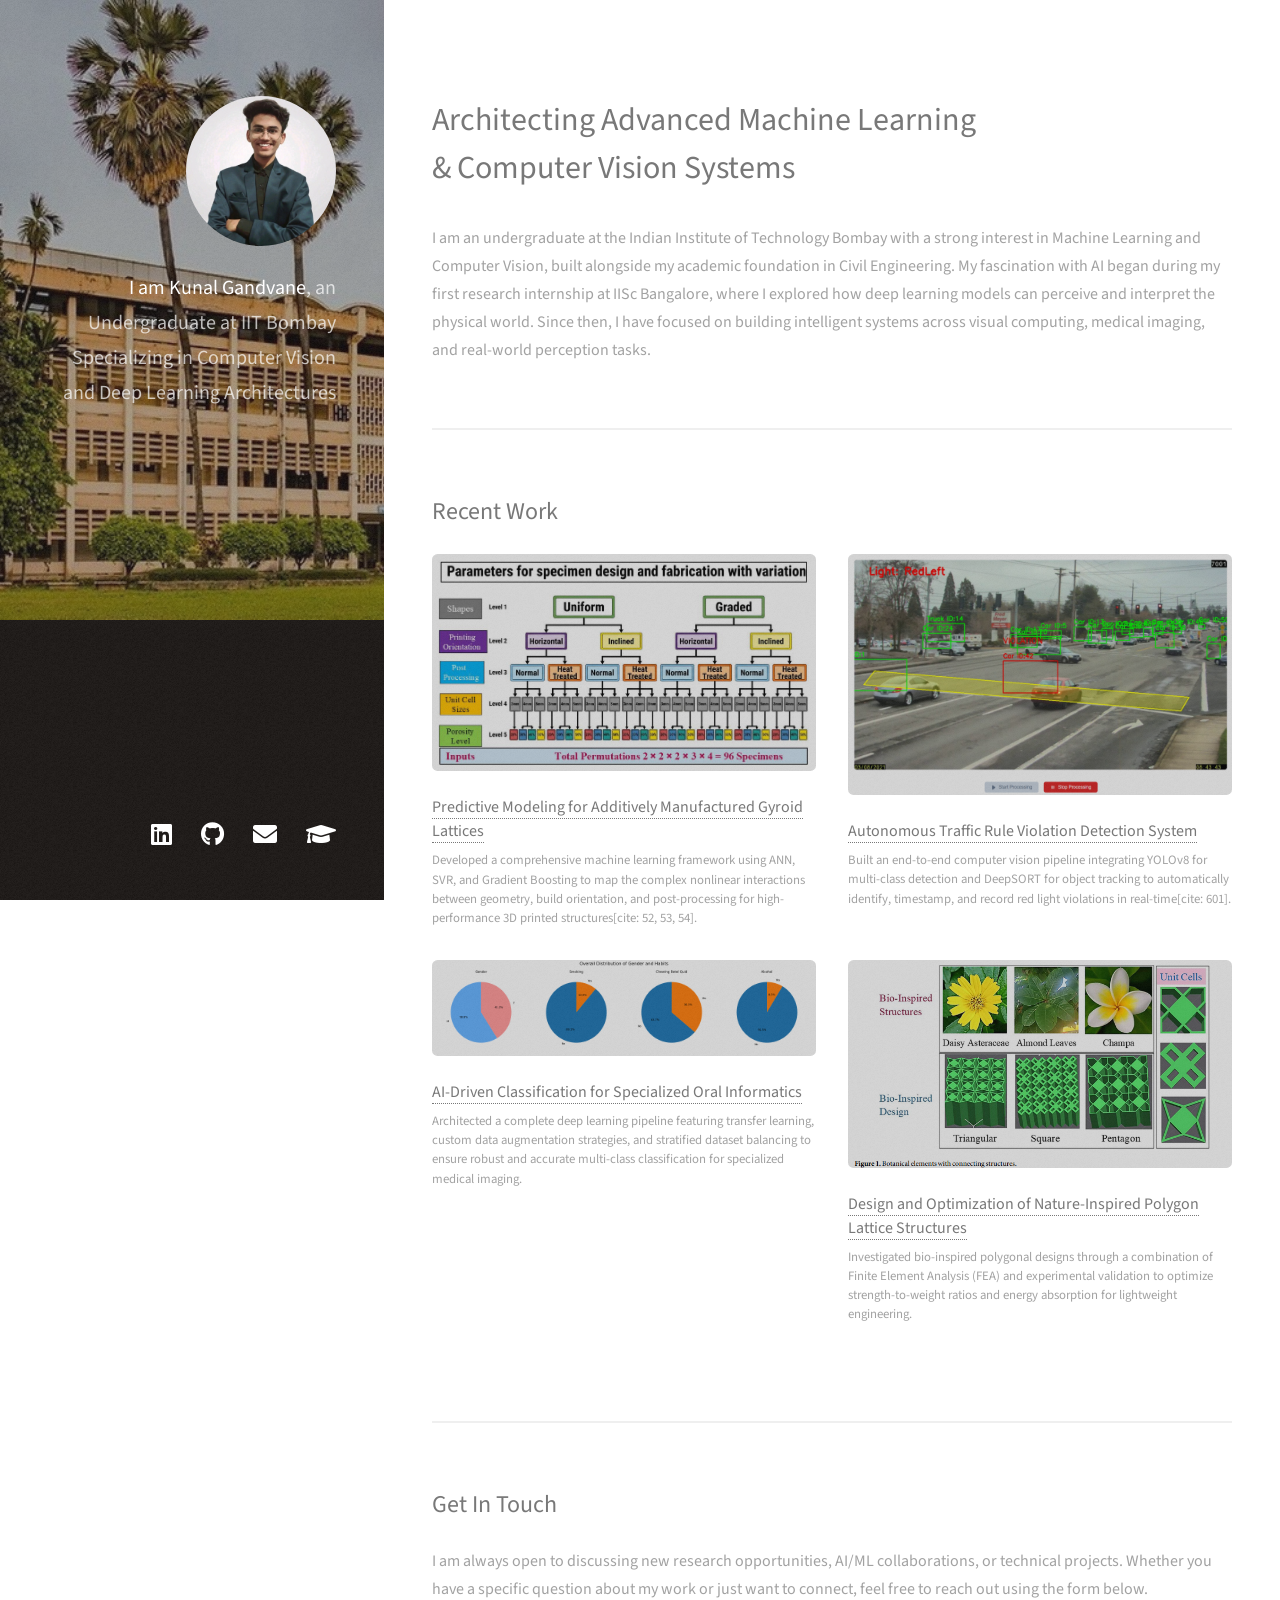
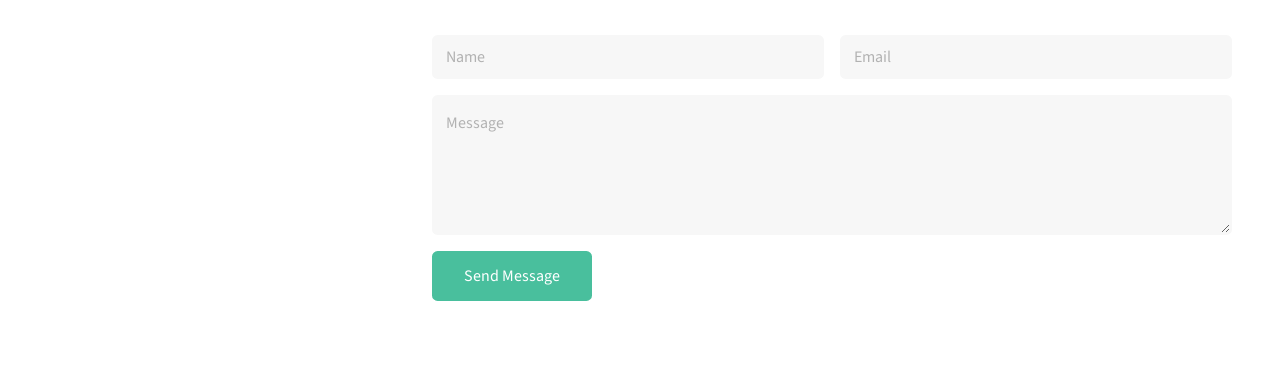
==== index.html @ 5ea15cc7 "Moved template files to the root directory" ====
<!DOCTYPE HTML>
<!--
	Strata by HTML5 UP
	html5up.net | @ajlkn
	Free for personal and commercial use under the CCA 3.0 license (html5up.net/license)
-->
<html>
	<head>
		<title>Strata by HTML5 UP</title>
		<meta charset="utf-8" />
		<meta name="viewport" content="width=device-width, initial-scale=1, user-scalable=no" />
		<link rel="stylesheet" href="assets/css/main.css" />
	</head>
	<body class="is-preload">

		<!-- Header -->
			<header id="header">
				<div class="inner">
					<a href="#" class="image avatar"><img src="images/avatar.png" alt="" style="width: 150px; height: 150px;" /></a>
					<h1><strong>I am Kunal Gandvane</strong>,<br />
					 an Undergraduate at IIT Bombay<br />
					Specializing in Computer Vision and Deep Learning Architectures</a></h1>
				</div>
			</header>

		<!-- Main -->
			<div id="main">

				<!-- One -->
					<section id="one">
						<header class="major">
							<h2>Architecting Advanced Machine Learning <br /> 
								& Computer Vision Systems</h2>
						</header>
						<p>I am an undergraduate at the Indian Institute of Technology Bombay with a strong interest in Machine Learning and Computer Vision, built alongside my academic foundation in Civil Engineering. My fascination with AI began during my first research internship at IISc Bangalore, where I explored how deep learning models can perceive and interpret the physical world. Since then, I have focused on building intelligent systems across visual computing, medical imaging, and real-world perception tasks.</p>
					</section>

				<!-- Two -->
					<section id="two">
						<h2>Recent Work</h2>
						<div class="row">
							<article class="col-6 col-12-xsmall work-item">
								<a href="images/fulls/winter.png" class="image fit thumb"><img src="images/thumbs/winter.png" alt="Gyroid Lattice Research" /></a>
								<h3><a href="gyroid-project.html">Predictive Modeling for Additively Manufactured Gyroid Lattices</a></h3>
								<p>Developed a comprehensive machine learning framework using ANN, SVR, and Gradient Boosting to map the complex nonlinear interactions between geometry, build orientation, and post-processing for high-performance 3D printed structures[cite: 52, 53, 54].</p>
							</article>

							<article class="col-6 col-12-xsmall work-item">
								<a href="images/fulls/red light.png" class="image fit thumb"><img src="images/thumbs/red light.png" alt="	 Violation Detection" /></a>
								<h3><a href="traffic-project.html">Autonomous Traffic Rule Violation Detection System</a></h3>
								<p>Built an end-to-end computer vision pipeline integrating YOLOv8 for multi-class detection and DeepSORT for object tracking to automatically identify, timestamp, and record red light violations in real-time[cite: 601].</p>
							</article>

							<article class="col-6 col-12-xsmall work-item">
								<a href="images/fulls/oral.png" class="image fit thumb"><img src="images/thumbs/oral.png" alt="Oral Health Analysis" /></a>
								<h3><a href="oral-health-project.html">AI-Driven Classification for Specialized Oral Informatics</a></h3>
								<p>Architected a complete deep learning pipeline featuring transfer learning, custom data augmentation strategies, and stratified dataset balancing to ensure robust and accurate multi-class classification for specialized medical imaging.</p>
							</article>

							<article class="col-6 col-12-xsmall work-item">
								<a href="images/fulls/paper.png" class="image fit thumb"><img src="images/thumbs/paper.png" alt="Lattice Optimization Research" /></a>
								<h3><a href="lattice-optimization.html">Design and Optimization of Nature-Inspired Polygon Lattice Structures</a></h3>
								<p>Investigated bio-inspired polygonal designs through a combination of Finite Element Analysis (FEA) and experimental validation to optimize strength-to-weight ratios and energy absorption for lightweight engineering.</p>
							</article>
						</div>
					</section>

				<!-- Three -->
					<section id="three">
						<h2>Get In Touch</h2>
						<p>I am always open to discussing new research opportunities, AI/ML collaborations, or technical projects. Whether you have a specific question about my work or just want to connect, feel free to reach out using the form below.</p>
						<div class="row">
							<div class="col-12">
								<form action="https://formspree.io/f/mnjwgjro" method="POST">
									<div class="row gtr-uniform gtr-50">
										<div class="col-6 col-12-xsmall">
											<input type="text" name="name" id="name" placeholder="Name" required />
										</div>
										<div class="col-6 col-12-xsmall">
											<input type="email" name="_replyto" id="email" placeholder="Email" required />
										</div>
										<div class="col-12">
											<textarea name="message" id="message" placeholder="Message" rows="4" required></textarea>
										</div>
										<div class="col-12">
											<ul class="actions">
												<li><input type="submit" value="Send Message" class="primary" /></li>
											</ul>
										</div>
									</div>
								</form>
							</div>
						</div>
					</section>

				<!-- Four -->
				<!--
					<section id="four">
						<h2>Elements</h2>

						<section>
							<h4>Text</h4>
							<p>This is <b>bold</b> and this is <strong>strong</strong>. This is <i>italic</i> and this is <em>emphasized</em>.
							This is <sup>superscript</sup> text and this is <sub>subscript</sub> text.
							This is <u>underlined</u> and this is code: <code>for (;;) { ... }</code>. Finally, <a href="#">this is a link</a>.</p>
							<hr />
							<header>
								<h4>Heading with a Subtitle</h4>
								<p>Lorem ipsum dolor sit amet nullam id egestas urna aliquam</p>
							</header>
							<p>Nunc lacinia ante nunc ac lobortis. Interdum adipiscing gravida odio porttitor sem non mi integer non faucibus ornare mi ut ante amet placerat aliquet. Volutpat eu sed ante lacinia sapien lorem accumsan varius montes viverra nibh in adipiscing blandit tempus accumsan.</p>
							<header>
								<h5>Heading with a Subtitle</h5>
								<p>Lorem ipsum dolor sit amet nullam id egestas urna aliquam</p>
							</header>
							<p>Nunc lacinia ante nunc ac lobortis. Interdum adipiscing gravida odio porttitor sem non mi integer non faucibus ornare mi ut ante amet placerat aliquet. Volutpat eu sed ante lacinia sapien lorem accumsan varius montes viverra nibh in adipiscing blandit tempus accumsan.</p>
							<hr />
							<h2>Heading Level 2</h2>
							<h3>Heading Level 3</h3>
							<h4>Heading Level 4</h4>
							<h5>Heading Level 5</h5>
							<h6>Heading Level 6</h6>
							<hr />
							<h5>Blockquote</h5>
							<blockquote>Fringilla nisl. Donec accumsan interdum nisi, quis tincidunt felis sagittis eget tempus euismod. Vestibulum ante ipsum primis in faucibus vestibulum. Blandit adipiscing eu felis iaculis volutpat ac adipiscing accumsan faucibus. Vestibulum ante ipsum primis in faucibus lorem ipsum dolor sit amet nullam adipiscing eu felis.</blockquote>
							<h5>Preformatted</h5>
							<pre><code>i = 0;

while (!deck.isInOrder()) {
print 'Iteration ' + i;
deck.shuffle();
i++;
}

print 'It took ' + i + ' iterations to sort the deck.';</code></pre>
						</section>

						<section>
							<h4>Lists</h4>
							<div class="row">
								<div class="col-6 col-12-xsmall">
									<h5>Unordered</h5>
									<ul>
										<li>Dolor pulvinar etiam magna etiam.</li>
										<li>Sagittis adipiscing lorem eleifend.</li>
										<li>Felis enim feugiat dolore viverra.</li>
									</ul>
									<h5>Alternate</h5>
									<ul class="alt">
										<li>Dolor pulvinar etiam magna etiam.</li>
										<li>Sagittis adipiscing lorem eleifend.</li>
										<li>Felis enim feugiat dolore viverra.</li>
									</ul>
								</div>
								<div class="col-6 col-12-xsmall">
									<h5>Ordered</h5>
									<ol>
										<li>Dolor pulvinar etiam magna etiam.</li>
										<li>Etiam vel felis at lorem sed viverra.</li>
										<li>Felis enim feugiat dolore viverra.</li>
										<li>Dolor pulvinar etiam magna etiam.</li>
										<li>Etiam vel felis at lorem sed viverra.</li>
										<li>Felis enim feugiat dolore viverra.</li>
									</ol>
									<h5>Icons</h5>
									<ul class="icons">
										<li><a href="#" class="icon brands fa-twitter"><span class="label">Twitter</span></a></li>
										<li><a href="#" class="icon brands fa-facebook-f"><span class="label">Facebook</span></a></li>
										<li><a href="#" class="icon brands fa-instagram"><span class="label">Instagram</span></a></li>
										<li><a href="#" class="icon brands fa-github"><span class="label">Github</span></a></li>
										<li><a href="#" class="icon brands fa-dribbble"><span class="label">Dribbble</span></a></li>
										<li><a href="#" class="icon brands fa-tumblr"><span class="label">Tumblr</span></a></li>
									</ul>
								</div>
							</div>
							<h5>Actions</h5>
							<ul class="actions">
								<li><a href="#" class="button primary">Default</a></li>
								<li><a href="#" class="button">Default</a></li>
							</ul>
							<ul class="actions small">
								<li><a href="#" class="button primary small">Small</a></li>
								<li><a href="#" class="button small">Small</a></li>
							</ul>
							<div class="row">
								<div class="col-6 col-12-small">
									<ul class="actions stacked">
										<li><a href="#" class="button primary">Default</a></li>
										<li><a href="#" class="button">Default</a></li>
									</ul>
								</div>
								<div class="col-6 col-12-small">
									<ul class="actions stacked">
										<li><a href="#" class="button primary small">Small</a></li>
										<li><a href="#" class="button small">Small</a></li>
									</ul>
								</div>
								<div class="col-6 col-12-small">
									<ul class="actions stacked">
										<li><a href="#" class="button primary fit">Default</a></li>
										<li><a href="#" class="button fit">Default</a></li>
									</ul>
								</div>
								<div class="col-6 col-12-small">
									<ul class="actions stacked">
										<li><a href="#" class="button primary small fit">Small</a></li>
										<li><a href="#" class="button small fit">Small</a></li>
									</ul>
								</div>
							</div>
						</section>

						<section>
							<h4>Table</h4>
							<h5>Default</h5>
							<div class="table-wrapper">
								<table>
									<thead>
										<tr>
											<th>Name</th>
											<th>Description</th>
											<th>Price</th>
										</tr>
									</thead>
									<tbody>
										<tr>
											<td>Item One</td>
											<td>Ante turpis integer aliquet porttitor.</td>
											<td>29.99</td>
										</tr>
										<tr>
											<td>Item Two</td>
											<td>Vis ac commodo adipiscing arcu aliquet.</td>
											<td>19.99</td>
										</tr>
										<tr>
											<td>Item Three</td>
											<td> Morbi faucibus arcu accumsan lorem.</td>
											<td>29.99</td>
										</tr>
										<tr>
											<td>Item Four</td>
											<td>Vitae integer tempus condimentum.</td>
											<td>19.99</td>
										</tr>
										<tr>
											<td>Item Five</td>
											<td>Ante turpis integer aliquet porttitor.</td>
											<td>29.99</td>
										</tr>
									</tbody>
									<tfoot>
										<tr>
											<td colspan="2"></td>
											<td>100.00</td>
										</tr>
									</tfoot>
								</table>
							</div>

							<h5>Alternate</h5>
							<div class="table-wrapper">
								<table class="alt">
									<thead>
										<tr>
											<th>Name</th>
											<th>Description</th>
											<th>Price</th>
										</tr>
									</thead>
									<tbody>
										<tr>
											<td>Item One</td>
											<td>Ante turpis integer aliquet porttitor.</td>
											<td>29.99</td>
										</tr>
										<tr>
											<td>Item Two</td>
											<td>Vis ac commodo adipiscing arcu aliquet.</td>
											<td>19.99</td>
										</tr>
										<tr>
											<td>Item Three</td>
											<td> Morbi faucibus arcu accumsan lorem.</td>
											<td>29.99</td>
										</tr>
										<tr>
											<td>Item Four</td>
											<td>Vitae integer tempus condimentum.</td>
											<td>19.99</td>
										</tr>
										<tr>
											<td>Item Five</td>
											<td>Ante turpis integer aliquet porttitor.</td>
											<td>29.99</td>
										</tr>
									</tbody>
									<tfoot>
										<tr>
											<td colspan="2"></td>
											<td>100.00</td>
										</tr>
									</tfoot>
								</table>
							</div>
						</section>

						<section>
							<h4>Buttons</h4>
							<ul class="actions">
								<li><a href="#" class="button primary">Primary</a></li>
								<li><a href="#" class="button">Default</a></li>
							</ul>
							<ul class="actions">
								<li><a href="#" class="button large">Large</a></li>
								<li><a href="#" class="button">Default</a></li>
								<li><a href="#" class="button small">Small</a></li>
							</ul>
							<ul class="actions fit">
								<li><a href="#" class="button primary fit">Fit</a></li>
								<li><a href="#" class="button fit">Fit</a></li>
							</ul>
							<ul class="actions fit small">
								<li><a href="#" class="button primary fit small">Fit + Small</a></li>
								<li><a href="#" class="button fit small">Fit + Small</a></li>
							</ul>
							<ul class="actions">
								<li><a href="#" class="button primary icon solid fa-download">Icon</a></li>
								<li><a href="#" class="button icon solid fa-download">Icon</a></li>
							</ul>
							<ul class="actions">
								<li><span class="button primary disabled">Primary</span></li>
								<li><span class="button disabled">Default</span></li>
							</ul>
						</section>

						<section>
							<h4>Form</h4>
							<form method="post" action="#">
								<div class="row gtr-uniform gtr-50">
									<div class="col-6 col-12-xsmall">
										<input type="text" name="demo-name" id="demo-name" value="" placeholder="Name" />
									</div>
									<div class="col-6 col-12-xsmall">
										<input type="email" name="demo-email" id="demo-email" value="" placeholder="Email" />
									</div>
									<div class="col-12">
										<select name="demo-category" id="demo-category">
											<option value="">- Category -</option>
											<option value="1">Manufacturing</option>
											<option value="1">Shipping</option>
											<option value="1">Administration</option>
											<option value="1">Human Resources</option>
										</select>
									</div>
									<div class="col-4 col-12-small">
										<input type="radio" id="demo-priority-low" name="demo-priority" checked>
										<label for="demo-priority-low">Low Priority</label>
									</div>
									<div class="col-4 col-12-small">
										<input type="radio" id="demo-priority-normal" name="demo-priority">
										<label for="demo-priority-normal">Normal Priority</label>
									</div>
									<div class="col-4 col-12-small">
										<input type="radio" id="demo-priority-high" name="demo-priority">
										<label for="demo-priority-high">High Priority</label>
									</div>
									<div class="col-6 col-12-small">
										<input type="checkbox" id="demo-copy" name="demo-copy">
										<label for="demo-copy">Email me a copy of this message</label>
									</div>
									<div class="col-6 col-12-small">
										<input type="checkbox" id="demo-human" name="demo-human" checked>
										<label for="demo-human">I am a human and not a robot</label>
									</div>
									<div class="col-12">
										<textarea name="demo-message" id="demo-message" placeholder="Enter your message" rows="6"></textarea>
									</div>
									<div class="col-12">
										<ul class="actions">
											<li><input type="submit" value="Send Message" class="primary" /></li>
											<li><input type="reset" value="Reset" /></li>
										</ul>
									</div>
								</div>
							</form>
						</section>

						<section>
							<h4>Image</h4>
							<h5>Fit</h5>
							<div class="box alt">
								<div class="row gtr-50 gtr-uniform">
									<div class="col-12"><span class="image fit"><img src="images/fulls/05.jpg" alt="" /></span></div>
									<div class="col-4"><span class="image fit"><img src="images/thumbs/01.jpg" alt="" /></span></div>
									<div class="col-4"><span class="image fit"><img src="images/thumbs/02.jpg" alt="" /></span></div>
									<div class="col-4"><span class="image fit"><img src="images/thumbs/03.jpg" alt="" /></span></div>
									<div class="col-4"><span class="image fit"><img src="images/thumbs/04.jpg" alt="" /></span></div>
									<div class="col-4"><span class="image fit"><img src="images/thumbs/05.jpg" alt="" /></span></div>
									<div class="col-4"><span class="image fit"><img src="images/thumbs/06.jpg" alt="" /></span></div>
									<div class="col-4"><span class="image fit"><img src="images/thumbs/03.jpg" alt="" /></span></div>
									<div class="col-4"><span class="image fit"><img src="images/thumbs/02.jpg" alt="" /></span></div>
									<div class="col-4"><span class="image fit"><img src="images/thumbs/01.jpg" alt="" /></span></div>
								</div>
							</div>
							<h5>Left &amp; Right</h5>
							<p><span class="image left"><img src="images/avatar.jpg" alt="" /></span>Fringilla nisl. Donec accumsan interdum nisi, quis tincidunt felis sagittis eget. tempus euismod. Vestibulum ante ipsum primis in faucibus vestibulum. Blandit adipiscing eu felis iaculis volutpat ac adipiscing accumsan eu faucibus. Integer ac pellentesque praesent tincidunt felis sagittis eget. tempus euismod. Vestibulum ante ipsum primis in faucibus vestibulum. Blandit adipiscing eu felis iaculis volutpat ac adipiscing accumsan eu faucibus. Integer ac pellentesque praesent. Donec accumsan interdum nisi, quis tincidunt felis sagittis eget. tempus euismod. Vestibulum ante ipsum primis in faucibus vestibulum. Blandit adipiscing eu felis iaculis volutpat ac adipiscing accumsan eu faucibus. Integer ac pellentesque praesent tincidunt felis sagittis eget. tempus euismod. Vestibulum ante ipsum primis in faucibus vestibulum. Blandit adipiscing eu felis iaculis volutpat ac adipiscing accumsan eu faucibus. Integer ac pellentesque praesent.</p>
							<p><span class="image right"><img src="images/avatar.jpg" alt="" /></span>Fringilla nisl. Donec accumsan interdum nisi, quis tincidunt felis sagittis eget. tempus euismod. Vestibulum ante ipsum primis in faucibus vestibulum. Blandit adipiscing eu felis iaculis volutpat ac adipiscing accumsan eu faucibus. Integer ac pellentesque praesent tincidunt felis sagittis eget. tempus euismod. Vestibulum ante ipsum primis in faucibus vestibulum. Blandit adipiscing eu felis iaculis volutpat ac adipiscing accumsan eu faucibus. Integer ac pellentesque praesent. Donec accumsan interdum nisi, quis tincidunt felis sagittis eget. tempus euismod. Vestibulum ante ipsum primis in faucibus vestibulum. Blandit adipiscing eu felis iaculis volutpat ac adipiscing accumsan eu faucibus. Integer ac pellentesque praesent tincidunt felis sagittis eget. tempus euismod. Vestibulum ante ipsum primis in faucibus vestibulum. Blandit adipiscing eu felis iaculis volutpat ac adipiscing accumsan eu faucibus. Integer ac pellentesque praesent.</p>
						</section>

					</section>
				-->

			</div>

		<!-- Footer -->
			<footer id="footer">
				<div class="inner">
					<ul class="icons">
						<li style="margin-left: 10px;"><a href="https://www.linkedin.com/in/kunal-gandvane-b28062346/" class="icon brands fa-linkedin"><span class="label">LinkedIn </span></a></li>
						<li style="margin-left: 10px;"><a href="https://github.com/webserver105" class="icon brands fa-github"><span class="label">Github</span></a></li>
						<li style="margin-left: 10px;"><a href="mailto:24b0705@iitb.ac.in" class="icon solid fa-envelope"><span class="label">Email</span></a></li>
						<li style="margin-left: 10px;"><a href="https://scholar.google.com/citations?user=GKqYZaQAAAAJ&hl=en" class="icon solid fa-graduation-cap"><span class="label">Google Scholar</span></a></li>
					</ul>
				</div>
			</footer>

		<!-- Scripts -->
			<script src="assets/js/jquery.min.js"></script>
			<script src="assets/js/jquery.poptrox.min.js"></script>
			<script src="assets/js/browser.min.js"></script>
			<script src="assets/js/breakpoints.min.js"></script>
			<script src="assets/js/util.js"></script>
			<script src="assets/js/main.js"></script>

	</body>
</html>
---- assets/css/main.css ----
@import url("fontawesome-all.min.css");
@import url("https://fonts.googleapis.com/css?family=Source+Sans+Pro:400,400italic");

/*
	Strata by HTML5 UP
	html5up.net | @ajlkn
	Free for personal and commercial use under the CCA 3.0 license (html5up.net/license)
*/

html, body, div, span, applet, object,
iframe, h1, h2, h3, h4, h5, h6, p, blockquote,
pre, a, abbr, acronym, address, big, cite,
code, del, dfn, em, img, ins, kbd, q, s, samp,
small, strike, strong, sub, sup, tt, var, b,
u, i, center, dl, dt, dd, ol, ul, li, fieldset,
form, label, legend, table, caption, tbody,
tfoot, thead, tr, th, td, article, aside,
canvas, details, embed, figure, figcaption,
footer, header, hgroup, menu, nav, output, ruby,
section, summary, time, mark, audio, video {
	margin: 0;
	padding: 0;
	border: 0;
	font-size: 100%;
	font: inherit;
	vertical-align: baseline;}

article, aside, details, figcaption, figure,
footer, header, hgroup, menu, nav, section {
	display: block;}

body {
	line-height: 1;
}

ol, ul {
	list-style: none;
}

blockquote, q {
	quotes: none;
}

	blockquote:before, blockquote:after, q:before, q:after {
		content: '';
		content: none;
	}

table {
	border-collapse: collapse;
	border-spacing: 0;
}

body {
	-webkit-text-size-adjust: none;
}

mark {
	background-color: transparent;
	color: inherit;
}

input::-moz-focus-inner {
	border: 0;
	padding: 0;
}

input, select, textarea {
	-moz-appearance: none;
	-webkit-appearance: none;
	-ms-appearance: none;
	appearance: none;
}

/* Basic */

	html {
		box-sizing: border-box;
	}

	*, *:before, *:after {
		box-sizing: inherit;
	}

	body {
		background: #fff;
	}

		body.is-preload *, body.is-preload *:before, body.is-preload *:after {
			-moz-animation: none !important;
			-webkit-animation: none !important;
			-ms-animation: none !important;
			animation: none !important;
			-moz-transition: none !important;
			-webkit-transition: none !important;
			-ms-transition: none !important;
			transition: none !important;
		}

	body, input, select, textarea {
		color: #a2a2a2;
		font-family: "Source Sans Pro", Helvetica, sans-serif;
		font-size: 16pt;
		font-weight: 400;
		line-height: 1.75em;
	}

	a {
		-moz-transition: color 0.2s ease-in-out, border-color 0.2s ease-in-out;
		-webkit-transition: color 0.2s ease-in-out, border-color 0.2s ease-in-out;
		-ms-transition: color 0.2s ease-in-out, border-color 0.2s ease-in-out;
		transition: color 0.2s ease-in-out, border-color 0.2s ease-in-out;
		border-bottom: dotted 1px;
		color: #49bf9d;
		text-decoration: none;
	}

		a:hover {
			border-bottom-color: transparent;
			color: #49bf9d !important;
			text-decoration: none;
		}

	strong, b {
		color: #787878;
		font-weight: 400;
	}

	em, i {
		font-style: italic;
	}

	p {
		margin: 0 0 2em 0;
	}

	h1, h2, h3, h4, h5, h6 {
		color: #787878;
		font-weight: 400;
		line-height: 1em;
		margin: 0 0 1em 0;
	}

		h1 a, h2 a, h3 a, h4 a, h5 a, h6 a {
			color: inherit;
			text-decoration: none;
		}

	h1 {
		font-size: 2em;
		line-height: 1.5em;
	}

	h2 {
		font-size: 1.5em;
		line-height: 1.5em;
	}

	h3 {
		font-size: 1.25em;
		line-height: 1.5em;
	}

	h4 {
		font-size: 1.1em;
		line-height: 1.5em;
	}

	h5 {
		font-size: 0.9em;
		line-height: 1.5em;
	}

	h6 {
		font-size: 0.7em;
		line-height: 1.5em;
	}

	sub {
		font-size: 0.8em;
		position: relative;
		top: 0.5em;
	}

	sup {
		font-size: 0.8em;
		position: relative;
		top: -0.5em;
	}

	hr {
		border: 0;
		border-bottom: solid 2px #efefef;
		margin: 2em 0;
	}

		hr.major {
			margin: 3em 0;
		}

	blockquote {
		border-left: solid 6px #efefef;
		font-style: italic;
		margin: 0 0 2em 0;
		padding: 0.5em 0 0.5em 1.5em;
	}

	code {
		background: #f7f7f7;
		border-radius: 0.35em;
		border: solid 2px #efefef;
		font-family: "Courier New", monospace;
		font-size: 0.9em;
		margin: 0 0.25em;
		padding: 0.25em 0.65em;
	}

	pre {
		-webkit-overflow-scrolling: touch;
		font-family: "Courier New", monospace;
		font-size: 0.9em;
		margin: 0 0 2em 0;
	}

		pre code {
			display: block;
			line-height: 1.75em;
			padding: 1em 1.5em;
			overflow-x: auto;
		}

	.align-left {
		text-align: left;
	}

	.align-center {
		text-align: center;
	}

	.align-right {
		text-align: right;
	}

/* Container */

	.container {
		margin: 0 auto;
		max-width: calc(100% - 4em);
		width: 100%;
	}

		.container.xsmall {
			width: 25%;
		}

		.container.small {
			width: 50%;
		}

		.container.medium {
			width: 75%;
		}

		.container.large {
			width: 125%;
		}

		.container.xlarge {
			width: 150%;
		}

		.container.max {
			width: 100%;
		}

		@media screen and (max-width: 980px) {

			.container {
				width: 100% !important;
				max-width: 100% !important;
			}

		}

		@media screen and (max-width: 480px) {

			.container {
				max-width: calc(100% - 3em);
			}

		}

/* Row */

	.row {
		display: flex;
		flex-wrap: wrap;
		box-sizing: border-box;
		align-items: stretch;
	}

		.row > * {
			box-sizing: border-box;
		}

		.row.gtr-uniform > * > :last-child {
			margin-bottom: 0;
		}

		.row.aln-left {
			justify-content: flex-start;
		}

		.row.aln-center {
			justify-content: center;
		}

		.row.aln-right {
			justify-content: flex-end;
		}

		.row.aln-top {
			align-items: flex-start;
		}

		.row.aln-middle {
			align-items: center;
		}

		.row.aln-bottom {
			align-items: flex-end;
		}

		.row > .imp {
			order: -1;
		}

		.row > .col-1 {
			width: 8.33333%;
		}

		.row > .off-1 {
			margin-left: 8.33333%;
		}

		.row > .col-2 {
			width: 16.66667%;
		}

		.row > .off-2 {
			margin-left: 16.66667%;
		}

		.row > .col-3 {
			width: 25%;
		}

		.row > .off-3 {
			margin-left: 25%;
		}

		.row > .col-4 {
			width: 33.33333%;
		}

		.row > .off-4 {
			margin-left: 33.33333%;
		}

		.row > .col-5 {
			width: 41.66667%;
		}

		.row > .off-5 {
			margin-left: 41.66667%;
		}

		.row > .col-6 {
			width: 50%;
		}

		.row > .off-6 {
			margin-left: 50%;
		}

		.row > .col-7 {
			width: 58.33333%;
		}

		.row > .off-7 {
			margin-left: 58.33333%;
		}

		.row > .col-8 {
			width: 66.66667%;
		}

		.row > .off-8 {
			margin-left: 66.66667%;
		}

		.row > .col-9 {
			width: 75%;
		}

		.row > .off-9 {
			margin-left: 75%;
		}

		.row > .col-10 {
			width: 83.33333%;
		}

		.row > .off-10 {
			margin-left: 83.33333%;
		}

		.row > .col-11 {
			width: 91.66667%;
		}

		.row > .off-11 {
			margin-left: 91.66667%;
		}

		.row > .col-12 {
			width: 100%;
		}

		.row > .off-12 {
			margin-left: 100%;
		}

		.row.gtr-0 {
			margin-top: 0;
			margin-left: 0em;
		}

			.row.gtr-0 > * {
				padding: 0 0 0 0em;
			}

			.row.gtr-0.gtr-uniform {
				margin-top: 0em;
			}

				.row.gtr-0.gtr-uniform > * {
					padding-top: 0em;
				}

		.row.gtr-25 {
			margin-top: 0;
			margin-left: -0.625em;
		}

			.row.gtr-25 > * {
				padding: 0 0 0 0.625em;
			}

			.row.gtr-25.gtr-uniform {
				margin-top: -0.625em;
			}

				.row.gtr-25.gtr-uniform > * {
					padding-top: 0.625em;
				}

		.row.gtr-50 {
			margin-top: 0;
			margin-left: -1.25em;
		}

			.row.gtr-50 > * {
				padding: 0 0 0 1.25em;
			}

			.row.gtr-50.gtr-uniform {
				margin-top: -1.25em;
			}

				.row.gtr-50.gtr-uniform > * {
					padding-top: 1.25em;
				}

		.row {
			margin-top: 0;
			margin-left: -2.5em;
		}

			.row > * {
				padding: 0 0 0 2.5em;
			}

			.row.gtr-uniform {
				margin-top: -2.5em;
			}

				.row.gtr-uniform > * {
					padding-top: 2.5em;
				}

		.row.gtr-150 {
			margin-top: 0;
			margin-left: -3.75em;
		}

			.row.gtr-150 > * {
				padding: 0 0 0 3.75em;
			}

			.row.gtr-150.gtr-uniform {
				margin-top: -3.75em;
			}

				.row.gtr-150.gtr-uniform > * {
					padding-top: 3.75em;
				}

		.row.gtr-200 {
			margin-top: 0;
			margin-left: -5em;
		}

			.row.gtr-200 > * {
				padding: 0 0 0 5em;
			}

			.row.gtr-200.gtr-uniform {
				margin-top: -5em;
			}

				.row.gtr-200.gtr-uniform > * {
					padding-top: 5em;
				}

		@media screen and (max-width: 1800px) {

			.row {
				display: flex;
				flex-wrap: wrap;
				box-sizing: border-box;
				align-items: stretch;
			}

				.row > * {
					box-sizing: border-box;
				}

				.row.gtr-uniform > * > :last-child {
					margin-bottom: 0;
				}

				.row.aln-left {
					justify-content: flex-start;
				}

				.row.aln-center {
					justify-content: center;
				}

				.row.aln-right {
					justify-content: flex-end;
				}

				.row.aln-top {
					align-items: flex-start;
				}

				.row.aln-middle {
					align-items: center;
				}

				.row.aln-bottom {
					align-items: flex-end;
				}

				.row > .imp-xlarge {
					order: -1;
				}

				.row > .col-1-xlarge {
					width: 8.33333%;
				}

				.row > .off-1-xlarge {
					margin-left: 8.33333%;
				}

				.row > .col-2-xlarge {
					width: 16.66667%;
				}

				.row > .off-2-xlarge {
					margin-left: 16.66667%;
				}

				.row > .col-3-xlarge {
					width: 25%;
				}

				.row > .off-3-xlarge {
					margin-left: 25%;
				}

				.row > .col-4-xlarge {
					width: 33.33333%;
				}

				.row > .off-4-xlarge {
					margin-left: 33.33333%;
				}

				.row > .col-5-xlarge {
					width: 41.66667%;
				}

				.row > .off-5-xlarge {
					margin-left: 41.66667%;
				}

				.row > .col-6-xlarge {
					width: 50%;
				}

				.row > .off-6-xlarge {
					margin-left: 50%;
				}

				.row > .col-7-xlarge {
					width: 58.33333%;
				}

				.row > .off-7-xlarge {
					margin-left: 58.33333%;
				}

				.row > .col-8-xlarge {
					width: 66.66667%;
				}

				.row > .off-8-xlarge {
					margin-left: 66.66667%;
				}

				.row > .col-9-xlarge {
					width: 75%;
				}

				.row > .off-9-xlarge {
					margin-left: 75%;
				}

				.row > .col-10-xlarge {
					width: 83.33333%;
				}

				.row > .off-10-xlarge {
					margin-left: 83.33333%;
				}

				.row > .col-11-xlarge {
					width: 91.66667%;
				}

				.row > .off-11-xlarge {
					margin-left: 91.66667%;
				}

				.row > .col-12-xlarge {
					width: 100%;
				}

				.row > .off-12-xlarge {
					margin-left: 100%;
				}

				.row.gtr-0 {
					margin-top: 0;
					margin-left: 0em;
				}

					.row.gtr-0 > * {
						padding: 0 0 0 0em;
					}

					.row.gtr-0.gtr-uniform {
						margin-top: 0em;
					}

						.row.gtr-0.gtr-uniform > * {
							padding-top: 0em;
						}

				.row.gtr-25 {
					margin-top: 0;
					margin-left: -0.625em;
				}

					.row.gtr-25 > * {
						padding: 0 0 0 0.625em;
					}

					.row.gtr-25.gtr-uniform {
						margin-top: -0.625em;
					}

						.row.gtr-25.gtr-uniform > * {
							padding-top: 0.625em;
						}

				.row.gtr-50 {
					margin-top: 0;
					margin-left: -1.25em;
				}

					.row.gtr-50 > * {
						padding: 0 0 0 1.25em;
					}

					.row.gtr-50.gtr-uniform {
						margin-top: -1.25em;
					}

						.row.gtr-50.gtr-uniform > * {
							padding-top: 1.25em;
						}

				.row {
					margin-top: 0;
					margin-left: -2.5em;
				}

					.row > * {
						padding: 0 0 0 2.5em;
					}

					.row.gtr-uniform {
						margin-top: -2.5em;
					}

						.row.gtr-uniform > * {
							padding-top: 2.5em;
						}

				.row.gtr-150 {
					margin-top: 0;
					margin-left: -3.75em;
				}

					.row.gtr-150 > * {
						padding: 0 0 0 3.75em;
					}

					.row.gtr-150.gtr-uniform {
						margin-top: -3.75em;
					}

						.row.gtr-150.gtr-uniform > * {
							padding-top: 3.75em;
						}

				.row.gtr-200 {
					margin-top: 0;
					margin-left: -5em;
				}

					.row.gtr-200 > * {
						padding: 0 0 0 5em;
					}

					.row.gtr-200.gtr-uniform {
						margin-top: -5em;
					}

						.row.gtr-200.gtr-uniform > * {
							padding-top: 5em;
						}

		}

		@media screen and (max-width: 1280px) {

			.row {
				display: flex;
				flex-wrap: wrap;
				box-sizing: border-box;
				align-items: stretch;
			}

				.row > * {
					box-sizing: border-box;
				}

				.row.gtr-uniform > * > :last-child {
					margin-bottom: 0;
				}

				.row.aln-left {
					justify-content: flex-start;
				}

				.row.aln-center {
					justify-content: center;
				}

				.row.aln-right {
					justify-content: flex-end;
				}

				.row.aln-top {
					align-items: flex-start;
				}

				.row.aln-middle {
					align-items: center;
				}

				.row.aln-bottom {
					align-items: flex-end;
				}

				.row > .imp-large {
					order: -1;
				}

				.row > .col-1-large {
					width: 8.33333%;
				}

				.row > .off-1-large {
					margin-left: 8.33333%;
				}

				.row > .col-2-large {
					width: 16.66667%;
				}

				.row > .off-2-large {
					margin-left: 16.66667%;
				}

				.row > .col-3-large {
					width: 25%;
				}

				.row > .off-3-large {
					margin-left: 25%;
				}

				.row > .col-4-large {
					width: 33.33333%;
				}

				.row > .off-4-large {
					margin-left: 33.33333%;
				}

				.row > .col-5-large {
					width: 41.66667%;
				}

				.row > .off-5-large {
					margin-left: 41.66667%;
				}

				.row > .col-6-large {
					width: 50%;
				}

				.row > .off-6-large {
					margin-left: 50%;
				}

				.row > .col-7-large {
					width: 58.33333%;
				}

				.row > .off-7-large {
					margin-left: 58.33333%;
				}

				.row > .col-8-large {
					width: 66.66667%;
				}

				.row > .off-8-large {
					margin-left: 66.66667%;
				}

				.row > .col-9-large {
					width: 75%;
				}

				.row > .off-9-large {
					margin-left: 75%;
				}

				.row > .col-10-large {
					width: 83.33333%;
				}

				.row > .off-10-large {
					margin-left: 83.33333%;
				}

				.row > .col-11-large {
					width: 91.66667%;
				}

				.row > .off-11-large {
					margin-left: 91.66667%;
				}

				.row > .col-12-large {
					width: 100%;
				}

				.row > .off-12-large {
					margin-left: 100%;
				}

				.row.gtr-0 {
					margin-top: 0;
					margin-left: 0em;
				}

					.row.gtr-0 > * {
						padding: 0 0 0 0em;
					}

					.row.gtr-0.gtr-uniform {
						margin-top: 0em;
					}

						.row.gtr-0.gtr-uniform > * {
							padding-top: 0em;
						}

				.row.gtr-25 {
					margin-top: 0;
					margin-left: -0.5em;
				}

					.row.gtr-25 > * {
						padding: 0 0 0 0.5em;
					}

					.row.gtr-25.gtr-uniform {
						margin-top: -0.5em;
					}

						.row.gtr-25.gtr-uniform > * {
							padding-top: 0.5em;
						}

				.row.gtr-50 {
					margin-top: 0;
					margin-left: -1em;
				}

					.row.gtr-50 > * {
						padding: 0 0 0 1em;
					}

					.row.gtr-50.gtr-uniform {
						margin-top: -1em;
					}

						.row.gtr-50.gtr-uniform > * {
							padding-top: 1em;
						}

				.row {
					margin-top: 0;
					margin-left: -2em;
				}

					.row > * {
						padding: 0 0 0 2em;
					}

					.row.gtr-uniform {
						margin-top: -2em;
					}

						.row.gtr-uniform > * {
							padding-top: 2em;
						}

				.row.gtr-150 {
					margin-top: 0;
					margin-left: -3em;
				}

					.row.gtr-150 > * {
						padding: 0 0 0 3em;
					}

					.row.gtr-150.gtr-uniform {
						margin-top: -3em;
					}

						.row.gtr-150.gtr-uniform > * {
							padding-top: 3em;
						}

				.row.gtr-200 {
					margin-top: 0;
					margin-left: -4em;
				}

					.row.gtr-200 > * {
						padding: 0 0 0 4em;
					}

					.row.gtr-200.gtr-uniform {
						margin-top: -4em;
					}

						.row.gtr-200.gtr-uniform > * {
							padding-top: 4em;
						}

		}

		@media screen and (max-width: 980px) {

			.row {
				display: flex;
				flex-wrap: wrap;
				box-sizing: border-box;
				align-items: stretch;
			}

				.row > * {
					box-sizing: border-box;
				}

				.row.gtr-uniform > * > :last-child {
					margin-bottom: 0;
				}

				.row.aln-left {
					justify-content: flex-start;
				}

				.row.aln-center {
					justify-content: center;
				}

				.row.aln-right {
					justify-content: flex-end;
				}

				.row.aln-top {
					align-items: flex-start;
				}

				.row.aln-middle {
					align-items: center;
				}

				.row.aln-bottom {
					align-items: flex-end;
				}

				.row > .imp-medium {
					order: -1;
				}

				.row > .col-1-medium {
					width: 8.33333%;
				}

				.row > .off-1-medium {
					margin-left: 8.33333%;
				}

				.row > .col-2-medium {
					width: 16.66667%;
				}

				.row > .off-2-medium {
					margin-left: 16.66667%;
				}

				.row > .col-3-medium {
					width: 25%;
				}

				.row > .off-3-medium {
					margin-left: 25%;
				}

				.row > .col-4-medium {
					width: 33.33333%;
				}

				.row > .off-4-medium {
					margin-left: 33.33333%;
				}

				.row > .col-5-medium {
					width: 41.66667%;
				}

				.row > .off-5-medium {
					margin-left: 41.66667%;
				}

				.row > .col-6-medium {
					width: 50%;
				}

				.row > .off-6-medium {
					margin-left: 50%;
				}

				.row > .col-7-medium {
					width: 58.33333%;
				}

				.row > .off-7-medium {
					margin-left: 58.33333%;
				}

				.row > .col-8-medium {
					width: 66.66667%;
				}

				.row > .off-8-medium {
					margin-left: 66.66667%;
				}

				.row > .col-9-medium {
					width: 75%;
				}

				.row > .off-9-medium {
					margin-left: 75%;
				}

				.row > .col-10-medium {
					width: 83.33333%;
				}

				.row > .off-10-medium {
					margin-left: 83.33333%;
				}

				.row > .col-11-medium {
					width: 91.66667%;
				}

				.row > .off-11-medium {
					margin-left: 91.66667%;
				}

				.row > .col-12-medium {
					width: 100%;
				}

				.row > .off-12-medium {
					margin-left: 100%;
				}

				.row.gtr-0 {
					margin-top: 0;
					margin-left: 0em;
				}

					.row.gtr-0 > * {
						padding: 0 0 0 0em;
					}

					.row.gtr-0.gtr-uniform {
						margin-top: 0em;
					}

						.row.gtr-0.gtr-uniform > * {
							padding-top: 0em;
						}

				.row.gtr-25 {
					margin-top: 0;
					margin-left: -0.5em;
				}

					.row.gtr-25 > * {
						padding: 0 0 0 0.5em;
					}

					.row.gtr-25.gtr-uniform {
						margin-top: -0.5em;
					}

						.row.gtr-25.gtr-uniform > * {
							padding-top: 0.5em;
						}

				.row.gtr-50 {
					margin-top: 0;
					margin-left: -1em;
				}

					.row.gtr-50 > * {
						padding: 0 0 0 1em;
					}

					.row.gtr-50.gtr-uniform {
						margin-top: -1em;
					}

						.row.gtr-50.gtr-uniform > * {
							padding-top: 1em;
						}

				.row {
					margin-top: 0;
					margin-left: -2em;
				}

					.row > * {
						padding: 0 0 0 2em;
					}

					.row.gtr-uniform {
						margin-top: -2em;
					}

						.row.gtr-uniform > * {
							padding-top: 2em;
						}

				.row.gtr-150 {
					margin-top: 0;
					margin-left: -3em;
				}

					.row.gtr-150 > * {
						padding: 0 0 0 3em;
					}

					.row.gtr-150.gtr-uniform {
						margin-top: -3em;
					}

						.row.gtr-150.gtr-uniform > * {
							padding-top: 3em;
						}

				.row.gtr-200 {
					margin-top: 0;
					margin-left: -4em;
				}

					.row.gtr-200 > * {
						padding: 0 0 0 4em;
					}

					.row.gtr-200.gtr-uniform {
						margin-top: -4em;
					}

						.row.gtr-200.gtr-uniform > * {
							padding-top: 4em;
						}

		}

		@media screen and (max-width: 736px) {

			.row {
				display: flex;
				flex-wrap: wrap;
				box-sizing: border-box;
				align-items: stretch;
			}

				.row > * {
					box-sizing: border-box;
				}

				.row.gtr-uniform > * > :last-child {
					margin-bottom: 0;
				}

				.row.aln-left {
					justify-content: flex-start;
				}

				.row.aln-center {
					justify-content: center;
				}

				.row.aln-right {
					justify-content: flex-end;
				}

				.row.aln-top {
					align-items: flex-start;
				}

				.row.aln-middle {
					align-items: center;
				}

				.row.aln-bottom {
					align-items: flex-end;
				}

				.row > .imp-small {
					order: -1;
				}

				.row > .col-1-small {
					width: 8.33333%;
				}

				.row > .off-1-small {
					margin-left: 8.33333%;
				}

				.row > .col-2-small {
					width: 16.66667%;
				}

				.row > .off-2-small {
					margin-left: 16.66667%;
				}

				.row > .col-3-small {
					width: 25%;
				}

				.row > .off-3-small {
					margin-left: 25%;
				}

				.row > .col-4-small {
					width: 33.33333%;
				}

				.row > .off-4-small {
					margin-left: 33.33333%;
				}

				.row > .col-5-small {
					width: 41.66667%;
				}

				.row > .off-5-small {
					margin-left: 41.66667%;
				}

				.row > .col-6-small {
					width: 50%;
				}

				.row > .off-6-small {
					margin-left: 50%;
				}

				.row > .col-7-small {
					width: 58.33333%;
				}

				.row > .off-7-small {
					margin-left: 58.33333%;
				}

				.row > .col-8-small {
					width: 66.66667%;
				}

				.row > .off-8-small {
					margin-left: 66.66667%;
				}

				.row > .col-9-small {
					width: 75%;
				}

				.row > .off-9-small {
					margin-left: 75%;
				}

				.row > .col-10-small {
					width: 83.33333%;
				}

				.row > .off-10-small {
					margin-left: 83.33333%;
				}

				.row > .col-11-small {
					width: 91.66667%;
				}

				.row > .off-11-small {
					margin-left: 91.66667%;
				}

				.row > .col-12-small {
					width: 100%;
				}

				.row > .off-12-small {
					margin-left: 100%;
				}

				.row.gtr-0 {
					margin-top: 0;
					margin-left: 0em;
				}

					.row.gtr-0 > * {
						padding: 0 0 0 0em;
					}

					.row.gtr-0.gtr-uniform {
						margin-top: 0em;
					}

						.row.gtr-0.gtr-uniform > * {
							padding-top: 0em;
						}

				.row.gtr-25 {
					margin-top: 0;
					margin-left: -0.375em;
				}

					.row.gtr-25 > * {
						padding: 0 0 0 0.375em;
					}

					.row.gtr-25.gtr-uniform {
						margin-top: -0.375em;
					}

						.row.gtr-25.gtr-uniform > * {
							padding-top: 0.375em;
						}

				.row.gtr-50 {
					margin-top: 0;
					margin-left: -0.75em;
				}

					.row.gtr-50 > * {
						padding: 0 0 0 0.75em;
					}

					.row.gtr-50.gtr-uniform {
						margin-top: -0.75em;
					}

						.row.gtr-50.gtr-uniform > * {
							padding-top: 0.75em;
						}

				.row {
					margin-top: 0;
					margin-left: -1.5em;
				}

					.row > * {
						padding: 0 0 0 1.5em;
					}

					.row.gtr-uniform {
						margin-top: -1.5em;
					}

						.row.gtr-uniform > * {
							padding-top: 1.5em;
						}

				.row.gtr-150 {
					margin-top: 0;
					margin-left: -2.25em;
				}

					.row.gtr-150 > * {
						padding: 0 0 0 2.25em;
					}

					.row.gtr-150.gtr-uniform {
						margin-top: -2.25em;
					}

						.row.gtr-150.gtr-uniform > * {
							padding-top: 2.25em;
						}

				.row.gtr-200 {
					margin-top: 0;
					margin-left: -3em;
				}

					.row.gtr-200 > * {
						padding: 0 0 0 3em;
					}

					.row.gtr-200.gtr-uniform {
						margin-top: -3em;
					}

						.row.gtr-200.gtr-uniform > * {
							padding-top: 3em;
						}

		}

		@media screen and (max-width: 480px) {

			.row {
				display: flex;
				flex-wrap: wrap;
				box-sizing: border-box;
				align-items: stretch;
			}

				.row > * {
					box-sizing: border-box;
				}

				.row.gtr-uniform > * > :last-child {
					margin-bottom: 0;
				}

				.row.aln-left {
					justify-content: flex-start;
				}

				.row.aln-center {
					justify-content: center;
				}

				.row.aln-right {
					justify-content: flex-end;
				}

				.row.aln-top {
					align-items: flex-start;
				}

				.row.aln-middle {
					align-items: center;
				}

				.row.aln-bottom {
					align-items: flex-end;
				}

				.row > .imp-xsmall {
					order: -1;
				}

				.row > .col-1-xsmall {
					width: 8.33333%;
				}

				.row > .off-1-xsmall {
					margin-left: 8.33333%;
				}

				.row > .col-2-xsmall {
					width: 16.66667%;
				}

				.row > .off-2-xsmall {
					margin-left: 16.66667%;
				}

				.row > .col-3-xsmall {
					width: 25%;
				}

				.row > .off-3-xsmall {
					margin-left: 25%;
				}

				.row > .col-4-xsmall {
					width: 33.33333%;
				}

				.row > .off-4-xsmall {
					margin-left: 33.33333%;
				}

				.row > .col-5-xsmall {
					width: 41.66667%;
				}

				.row > .off-5-xsmall {
					margin-left: 41.66667%;
				}

				.row > .col-6-xsmall {
					width: 50%;
				}

				.row > .off-6-xsmall {
					margin-left: 50%;
				}

				.row > .col-7-xsmall {
					width: 58.33333%;
				}

				.row > .off-7-xsmall {
					margin-left: 58.33333%;
				}

				.row > .col-8-xsmall {
					width: 66.66667%;
				}

				.row > .off-8-xsmall {
					margin-left: 66.66667%;
				}

				.row > .col-9-xsmall {
					width: 75%;
				}

				.row > .off-9-xsmall {
					margin-left: 75%;
				}

				.row > .col-10-xsmall {
					width: 83.33333%;
				}

				.row > .off-10-xsmall {
					margin-left: 83.33333%;
				}

				.row > .col-11-xsmall {
					width: 91.66667%;
				}

				.row > .off-11-xsmall {
					margin-left: 91.66667%;
				}

				.row > .col-12-xsmall {
					width: 100%;
				}

				.row > .off-12-xsmall {
					margin-left: 100%;
				}

				.row.gtr-0 {
					margin-top: 0;
					margin-left: 0em;
				}

					.row.gtr-0 > * {
						padding: 0 0 0 0em;
					}

					.row.gtr-0.gtr-uniform {
						margin-top: 0em;
					}

						.row.gtr-0.gtr-uniform > * {
							padding-top: 0em;
						}

				.row.gtr-25 {
					margin-top: 0;
					margin-left: -0.375em;
				}

					.row.gtr-25 > * {
						padding: 0 0 0 0.375em;
					}

					.row.gtr-25.gtr-uniform {
						margin-top: -0.375em;
					}

						.row.gtr-25.gtr-uniform > * {
							padding-top: 0.375em;
						}

				.row.gtr-50 {
					margin-top: 0;
					margin-left: -0.75em;
				}

					.row.gtr-50 > * {
						padding: 0 0 0 0.75em;
					}

					.row.gtr-50.gtr-uniform {
						margin-top: -0.75em;
					}

						.row.gtr-50.gtr-uniform > * {
							padding-top: 0.75em;
						}

				.row {
					margin-top: 0;
					margin-left: -1.5em;
				}

					.row > * {
						padding: 0 0 0 1.5em;
					}

					.row.gtr-uniform {
						margin-top: -1.5em;
					}

						.row.gtr-uniform > * {
							padding-top: 1.5em;
						}

				.row.gtr-150 {
					margin-top: 0;
					margin-left: -2.25em;
				}

					.row.gtr-150 > * {
						padding: 0 0 0 2.25em;
					}

					.row.gtr-150.gtr-uniform {
						margin-top: -2.25em;
					}

						.row.gtr-150.gtr-uniform > * {
							padding-top: 2.25em;
						}

				.row.gtr-200 {
					margin-top: 0;
					margin-left: -3em;
				}

					.row.gtr-200 > * {
						padding: 0 0 0 3em;
					}

					.row.gtr-200.gtr-uniform {
						margin-top: -3em;
					}

						.row.gtr-200.gtr-uniform > * {
							padding-top: 3em;
						}

		}

/* Section/Article */

	section.special, article.special {
		text-align: center;
	}

	header p {
		color: #b2b2b2;
		position: relative;
		margin: 0 0 1.5em 0;
	}

	header h2 + p {
		font-size: 1.25em;
		margin-top: -1em;
		line-height: 1.5em;
	}

	header h3 + p {
		font-size: 1.1em;
		margin-top: -0.8em;
		line-height: 1.5em;
	}

	header h4 + p,
	header h5 + p,
	header h6 + p {
		font-size: 0.9em;
		margin-top: -0.6em;
		line-height: 1.5em;
	}

	header.major h2 {
		font-size: 2em;
	}

/* Form */

	form {
		margin: 0 0 2em 0;
	}

	label {
		color: #787878;
		display: block;
		font-size: 0.9em;
		font-weight: 400;
		margin: 0 0 1em 0;
	}

	input[type="text"],
	input[type="password"],
	input[type="email"],
	select,
	textarea {
		-moz-appearance: none;
		-webkit-appearance: none;
		-ms-appearance: none;
		appearance: none;
		background: #f7f7f7;
		border-radius: 0.35em;
		border: solid 2px transparent;
		color: inherit;
		display: block;
		outline: 0;
		padding: 0 0.75em;
		text-decoration: none;
		width: 100%;
	}

		input[type="text"]:invalid,
		input[type="password"]:invalid,
		input[type="email"]:invalid,
		select:invalid,
		textarea:invalid {
			box-shadow: none;
		}

		input[type="text"]:focus,
		input[type="password"]:focus,
		input[type="email"]:focus,
		select:focus,
		textarea:focus {
			border-color: #49bf9d;
		}

	select {
		background-image: url("data:image/svg+xml;charset=utf8,%3Csvg xmlns='http://www.w3.org/2000/svg' width='40' height='40' preserveAspectRatio='none' viewBox='0 0 40 40'%3E%3Cpath d='M9.4,12.3l10.4,10.4l10.4-10.4c0.2-0.2,0.5-0.4,0.9-0.4c0.3,0,0.6,0.1,0.9,0.4l3.3,3.3c0.2,0.2,0.4,0.5,0.4,0.9 c0,0.4-0.1,0.6-0.4,0.9L20.7,31.9c-0.2,0.2-0.5,0.4-0.9,0.4c-0.3,0-0.6-0.1-0.9-0.4L4.3,17.3c-0.2-0.2-0.4-0.5-0.4-0.9 c0-0.4,0.1-0.6,0.4-0.9l3.3-3.3c0.2-0.2,0.5-0.4,0.9-0.4S9.1,12.1,9.4,12.3z' fill='%23dfdfdf' /%3E%3C/svg%3E");
		background-size: 1.25rem;
		background-repeat: no-repeat;
		background-position: calc(100% - 1rem) center;
		height: 2.75em;
		padding-right: 2.75em;
		text-overflow: ellipsis;
	}

		select option {
			color: #787878;
			background: #fff;
		}

		select:focus::-ms-value {
			background-color: transparent;
		}

		select::-ms-expand {
			display: none;
		}

	input[type="text"],
	input[type="password"],
	input[type="email"],
	select {
		height: 2.75em;
	}

	textarea {
		padding: 0.75em;
	}

	input[type="checkbox"],
	input[type="radio"] {
		-moz-appearance: none;
		-webkit-appearance: none;
		-ms-appearance: none;
		appearance: none;
		display: block;
		float: left;
		margin-right: -2em;
		opacity: 0;
		width: 1em;
		z-index: -1;
	}

		input[type="checkbox"] + label,
		input[type="radio"] + label {
			text-decoration: none;
			color: #a2a2a2;
			cursor: pointer;
			display: inline-block;
			font-size: 1em;
			font-weight: 400;
			padding-left: 2.4em;
			padding-right: 0.75em;
			position: relative;
		}

			input[type="checkbox"] + label:before,
			input[type="radio"] + label:before {
				-moz-osx-font-smoothing: grayscale;
				-webkit-font-smoothing: antialiased;
				display: inline-block;
				font-style: normal;
				font-variant: normal;
				text-rendering: auto;
				line-height: 1;
				text-transform: none !important;
				font-family: 'Font Awesome 5 Free';
				font-weight: 900;
			}

			input[type="checkbox"] + label:before,
			input[type="radio"] + label:before {
				background: #f7f7f7;
				border-radius: 0.35em;
				border: solid 2px transparent;
				content: '';
				display: inline-block;
				font-size: 0.8em;
				height: 2.0625em;
				left: 0;
				line-height: 1.85625em;
				position: absolute;
				text-align: center;
				top: 0;
				width: 2.0625em;
			}

		input[type="checkbox"]:checked + label:before,
		input[type="radio"]:checked + label:before {
			background: #787878;
			border-color: #787878;
			color: #fff;
			content: '\f00c';
		}

		input[type="checkbox"]:focus + label:before,
		input[type="radio"]:focus + label:before {
			border-color: #49bf9d;
		}

	input[type="checkbox"] + label:before {
		border-radius: 0.35em;
	}

	input[type="radio"] + label:before {
		border-radius: 100%;
	}

	::-webkit-input-placeholder {
		color: #b2b2b2 !important;
		opacity: 1.0;
	}

	:-moz-placeholder {
		color: #b2b2b2 !important;
		opacity: 1.0;
	}

	::-moz-placeholder {
		color: #b2b2b2 !important;
		opacity: 1.0;
	}

	:-ms-input-placeholder {
		color: #b2b2b2 !important;
		opacity: 1.0;
	}

/* Box */

	.box {
		border-radius: 0.35em;
		border: solid 2px #efefef;
		margin-bottom: 2em;
		padding: 1.5em;
	}

		.box > :last-child,
		.box > :last-child > :last-child,
		.box > :last-child > :last-child > :last-child {
			margin-bottom: 0;
		}

		.box.alt {
			border: 0;
			border-radius: 0;
			padding: 0;
		}

/* Icon */

	.icon {
		text-decoration: none;
		border-bottom: none;
		position: relative;
	}

		.icon:before {
			-moz-osx-font-smoothing: grayscale;
			-webkit-font-smoothing: antialiased;
			display: inline-block;
			font-style: normal;
			font-variant: normal;
			text-rendering: auto;
			line-height: 1;
			text-transform: none !important;
			font-family: 'Font Awesome 5 Free';
			font-weight: 400;
		}

		.icon > .label {
			display: none;
		}

		.icon:before {
			line-height: inherit;
		}

		.icon.solid:before {
			font-weight: 900;
		}

		.icon.brands:before {
			font-family: 'Font Awesome 5 Brands';
		}

/* Image */

	.image {
		border-radius: 0.35em;
		border: 0;
		display: inline-block;
		position: relative;
	}

		.image:before {
			-moz-transition: opacity 0.2s ease-in-out;
			-webkit-transition: opacity 0.2s ease-in-out;
			-ms-transition: opacity 0.2s ease-in-out;
			transition: opacity 0.2s ease-in-out;
			background: url("images/overlay.png");
			border-radius: 0.35em;
			content: '';
			display: block;
			height: 100%;
			left: 0;
			opacity: 0.5;
			position: absolute;
			top: 0;
			width: 100%;
		}

		.image.thumb {
			text-align: center;
		}

			.image.thumb:after {
				-moz-transition: opacity 0.2s ease-in-out;
				-webkit-transition: opacity 0.2s ease-in-out;
				-ms-transition: opacity 0.2s ease-in-out;
				transition: opacity 0.2s ease-in-out;
				border-radius: 0.35em;
				border: solid 3px rgba(255, 255, 255, 0.5);
				color: #fff;
				content: 'View';
				display: inline-block;
				font-size: 0.8em;
				font-weight: 400;
				left: 50%;
				line-height: 2.25em;
				margin: -1.25em 0 0 -3em;
				opacity: 0;
				padding: 0 1.5em;
				position: absolute;
				text-align: center;
				text-decoration: none;
				top: 50%;
				white-space: nowrap;
			}

			.image.thumb:hover:after {
				opacity: 1.0;
			}

			.image.thumb:hover:before {
				background: url("images/overlay.png"), url("images/overlay.png");
				opacity: 1.0;
			}

		.image img {
			border-radius: 0.35em;
			display: block;
		}

		.image.left {
			float: left;
			margin: 0 1.5em 1em 0;
			top: 0.25em;
		}

		.image.right {
			float: right;
			margin: 0 0 1em 1.5em;
			top: 0.25em;
		}

		.image.left, .image.right {
			max-width: 40%;
		}

			.image.left img, .image.right img {
				width: 100%;
			}

		.image.fit {
			display: block;
			margin: 0 0 2em 0;
			width: 100%;
		}

			.image.fit img {
				width: 100%;
			}

		.image.avatar {
			border-radius: 100%;
		}

			.image.avatar:before {
				display: none;
			}

			.image.avatar img {
				border-radius: 100%;
				width: 100%;
				margin-left: -50px;
			}

/* List */

	ol {
		list-style: decimal;
		margin: 0 0 2em 0;
		padding-left: 1.25em;
	}

		ol li {
			padding-left: 0.25em;
		}

	ul {
		list-style: disc;
		margin: 0 0 2em 0;
		padding-left: 1em;
	}

		ul li {
			padding-left: 0.5em;
		}

		ul.alt {
			list-style: none;
			padding-left: 0;
		}

			ul.alt li {
				border-top: solid 2px #efefef;
				padding: 0.5em 0;
			}

				ul.alt li:first-child {
					border-top: 0;
					padding-top: 0;
				}

	dl {
		margin: 0 0 2em 0;
	}

/* Icons */

	ul.icons {
		cursor: default;
		list-style: none;
		padding-left: 0;
	}

		ul.icons li {
			display: inline-block;
			padding: 0 1em 0 0;
		}

			ul.icons li:last-child {
				padding-right: 0;
			}

			ul.icons li .icon:before {
				font-size: 1.5em;
			}

/* Labeled Icons */

	ul.labeled-icons {
		list-style: none;
		padding: 0;
	}

		ul.labeled-icons li {
			line-height: 1.75em;
			margin: 1.5em 0 0 0;
			padding-left: 2.25em;
			position: relative;
		}

			ul.labeled-icons li:first-child {
				margin-top: 0;
			}

			ul.labeled-icons li a {
				color: inherit;
			}

			ul.labeled-icons li h3 {
				color: #b2b2b2;
				left: 0;
				position: absolute;
				text-align: center;
				top: 0;
				width: 1em;
			}

/* Actions */

	ul.actions {
		display: -moz-flex;
		display: -webkit-flex;
		display: -ms-flex;
		display: flex;
		cursor: default;
		list-style: none;
		margin-left: -1em;
		padding-left: 0;
	}

		ul.actions li {
			padding: 0 0 0 1em;
			vertical-align: middle;
		}

		ul.actions.special {
			-moz-justify-content: center;
			-webkit-justify-content: center;
			-ms-justify-content: center;
			justify-content: center;
			width: 100%;
			margin-left: 0;
		}

			ul.actions.special li:first-child {
				padding-left: 0;
			}

		ul.actions.stacked {
			-moz-flex-direction: column;
			-webkit-flex-direction: column;
			-ms-flex-direction: column;
			flex-direction: column;
			margin-left: 0;
		}

			ul.actions.stacked li {
				padding: 1.3em 0 0 0;
			}

				ul.actions.stacked li:first-child {
					padding-top: 0;
				}

		ul.actions.fit {
			width: calc(100% + 1em);
		}

			ul.actions.fit li {
				-moz-flex-grow: 1;
				-webkit-flex-grow: 1;
				-ms-flex-grow: 1;
				flex-grow: 1;
				-moz-flex-shrink: 1;
				-webkit-flex-shrink: 1;
				-ms-flex-shrink: 1;
				flex-shrink: 1;
				width: 100%;
			}

				ul.actions.fit li > * {
					width: 100%;
				}

			ul.actions.fit.stacked {
				width: 100%;
			}

		@media screen and (max-width: 480px) {

			ul.actions:not(.fixed) {
				-moz-flex-direction: column;
				-webkit-flex-direction: column;
				-ms-flex-direction: column;
				flex-direction: column;
				margin-left: 0;
				width: 100% !important;
			}

				ul.actions:not(.fixed) li {
					-moz-flex-grow: 1;
					-webkit-flex-grow: 1;
					-ms-flex-grow: 1;
					flex-grow: 1;
					-moz-flex-shrink: 1;
					-webkit-flex-shrink: 1;
					-ms-flex-shrink: 1;
					flex-shrink: 1;
					padding: 1em 0 0 0;
					text-align: center;
					width: 100%;
				}

					ul.actions:not(.fixed) li > * {
						width: 100%;
					}

					ul.actions:not(.fixed) li:first-child {
						padding-top: 0;
					}

					ul.actions:not(.fixed) li input[type="submit"],
					ul.actions:not(.fixed) li input[type="reset"],
					ul.actions:not(.fixed) li input[type="button"],
					ul.actions:not(.fixed) li button,
					ul.actions:not(.fixed) li .button {
						width: 100%;
					}

						ul.actions:not(.fixed) li input[type="submit"].icon:before,
						ul.actions:not(.fixed) li input[type="reset"].icon:before,
						ul.actions:not(.fixed) li input[type="button"].icon:before,
						ul.actions:not(.fixed) li button.icon:before,
						ul.actions:not(.fixed) li .button.icon:before {
							margin-left: -0.5em;
						}

		}

/* Table */

	.table-wrapper {
		-webkit-overflow-scrolling: touch;
		overflow-x: auto;
	}

	table {
		margin: 0 0 2em 0;
		width: 100%;
	}

		table tbody tr {
			border: solid 1px #efefef;
			border-left: 0;
			border-right: 0;
		}

			table tbody tr:nth-child(2n + 1) {
				background-color: #f7f7f7;
			}

		table td {
			padding: 0.75em 0.75em;
		}

		table th {
			color: #787878;
			font-size: 0.9em;
			font-weight: 400;
			padding: 0 0.75em 0.75em 0.75em;
			text-align: left;
		}

		table thead {
			border-bottom: solid 2px #efefef;
		}

		table tfoot {
			border-top: solid 2px #efefef;
		}

		table.alt {
			border-collapse: separate;
		}

			table.alt tbody tr td {
				border: solid 2px #efefef;
				border-left-width: 0;
				border-top-width: 0;
			}

				table.alt tbody tr td:first-child {
					border-left-width: 2px;
				}

			table.alt tbody tr:first-child td {
				border-top-width: 2px;
			}

			table.alt thead {
				border-bottom: 0;
			}

			table.alt tfoot {
				border-top: 0;
			}

/* Button */

	input[type="submit"],
	input[type="reset"],
	input[type="button"],
	.button {
		-moz-appearance: none;
		-webkit-appearance: none;
		-ms-appearance: none;
		appearance: none;
		-moz-transition: background-color 0.2s ease-in-out, color 0.2s ease-in-out, border-color 0.2s ease-in-out;
		-webkit-transition: background-color 0.2s ease-in-out, color 0.2s ease-in-out, border-color 0.2s ease-in-out;
		-ms-transition: background-color 0.2s ease-in-out, color 0.2s ease-in-out, border-color 0.2s ease-in-out;
		transition: background-color 0.2s ease-in-out, color 0.2s ease-in-out, border-color 0.2s ease-in-out;
		background-color: transparent;
		border-radius: 0.35em;
		border: solid 3px #efefef;
		color: #787878 !important;
		cursor: pointer;
		display: inline-block;
		font-weight: 400;
		height: 3.15em;
		height: calc(2.75em + 6px);
		line-height: 2.75em;
		min-width: 10em;
		padding: 0 1.5em;
		text-align: center;
		text-decoration: none;
		white-space: nowrap;
	}

		input[type="submit"]:hover,
		input[type="reset"]:hover,
		input[type="button"]:hover,
		.button:hover {
			border-color: #49bf9d;
			color: #49bf9d !important;
		}

		input[type="submit"]:active,
		input[type="reset"]:active,
		input[type="button"]:active,
		.button:active {
			background-color: rgba(73, 191, 157, 0.1);
			border-color: #49bf9d;
			color: #49bf9d !important;
		}

		input[type="submit"].icon,
		input[type="reset"].icon,
		input[type="button"].icon,
		.button.icon {
			padding-left: 1.35em;
		}

			input[type="submit"].icon:before,
			input[type="reset"].icon:before,
			input[type="button"].icon:before,
			.button.icon:before {
				margin-right: 0.5em;
			}

		input[type="submit"].fit,
		input[type="reset"].fit,
		input[type="button"].fit,
		.button.fit {
			min-width: 0;
			width: 100%;
		}

		input[type="submit"].small,
		input[type="reset"].small,
		input[type="button"].small,
		.button.small {
			font-size: 0.8em;
		}

		input[type="submit"].large,
		input[type="reset"].large,
		input[type="button"].large,
		.button.large {
			font-size: 1.35em;
		}

		input[type="submit"].primary,
		input[type="reset"].primary,
		input[type="button"].primary,
		.button.primary {
			background-color: #49bf9d;
			border-color: #49bf9d;
			color: #ffffff !important;
		}

			input[type="submit"].primary:hover,
			input[type="reset"].primary:hover,
			input[type="button"].primary:hover,
			.button.primary:hover {
				background-color: #5cc6a7;
				border-color: #5cc6a7;
			}

			input[type="submit"].primary:active,
			input[type="reset"].primary:active,
			input[type="button"].primary:active,
			.button.primary:active {
				background-color: #3eb08f;
				border-color: #3eb08f;
			}

		input[type="submit"].disabled, input[type="submit"]:disabled,
		input[type="reset"].disabled,
		input[type="reset"]:disabled,
		input[type="button"].disabled,
		input[type="button"]:disabled,
		.button.disabled,
		.button:disabled {
			background-color: #e7e7e7 !important;
			border-color: #e7e7e7 !important;
			color: #b2b2b2 !important;
			cursor: default;
		}

/* Work Item */

	.work-item {
		margin: 0 0 2em 0;
	}

		.work-item .image {
			margin: 0 0 1.5em 0;
		}

		.work-item h3 {
			font-size: 1em;
			margin: 0 0 0.5em 0;
		}

		.work-item p {
			font-size: 0.8em;
			line-height: 1.5em;
			margin: 0;
		}

/* Header */

	#header {
		display: -moz-flex;
		display: -webkit-flex;
		display: -ms-flex;
		display: flex;
		-moz-flex-direction: column;
		-webkit-flex-direction: column;
		-ms-flex-direction: column;
		flex-direction: column;
		-moz-align-items: -moz-flex-end;
		-webkit-align-items: -webkit-flex-end;
		-ms-align-items: -ms-flex-end;
		align-items: flex-end;
		-moz-justify-content: space-between;
		-webkit-justify-content: space-between;
		-ms-justify-content: space-between;
		justify-content: space-between;
		background-color: #1f1815;
		background-attachment: scroll,								scroll;
		background-image: url("images/overlay.png"), url("../../images/bg.jpg");
		background-position: top left,							top left;
		background-repeat: repeat,								no-repeat;
		background-size: auto,								150%;
		color: rgba(255, 255, 255, 0.5);
		height: 100%;
		left: 0;
		padding: 8em 4em;
		position: fixed;
		text-align: right;
		top: 0;
		width: 35%;
	}

		#header > * {
			-moz-flex-shrink: 0;
			-webkit-flex-shrink: 0;
			-ms-flex-shrink: 0;
			flex-shrink: 0;
			width: 100%;
		}

		#header > .inner {
			-moz-flex-grow: 1;
			-webkit-flex-grow: 1;
			-ms-flex-grow: 1;
			flex-grow: 1;
			margin: 0 0 2em 0;
		}

		#header strong, #header b {
			color: #ffffff;
		}

		#header h2, #header h3, #header h4, #header h5, #header h6 {
			color: #ffffff;
		}

		#header h1 {
			color: rgba(255, 255, 255, 0.7);
			font-size: 1.35em;
			line-height: 1.75em;
			margin: 0;
		}

		#header .image.avatar {
			margin: 0 0 1em 0;
			width: 6.25em;
		}

/* Footer */

	#footer .icons {
		margin: 1em 0 0 0;
	}

		#footer .icons a {
			color: #ffffff;
		}

	#footer .copyright {
		color: #ffffff;
		font-size: 0.8em;
		list-style: none;
		margin: 1em 0 0 0;
		padding: 0;
	}

		#footer .copyright li {
			border-left: solid 1px rgba(255, 255, 255, 0.25);
			display: inline-block;
			line-height: 1em;
			margin-left: 0.75em;
			padding-left: 0.75em;
		}

			#footer .copyright li:first-child {
				border-left: 0;
				margin-left: 0;
				padding-left: 0;
			}

			#footer .copyright li a {
				color: inherit;
			}

/* Main */

	#main {
		margin-left: 35%;
		max-width: 54em;
		padding: 8em 4em 4em 4em;
		width: calc(100% - 35%);
	}

		#main > section {
			border-top: solid 2px #efefef;
			margin: 4em 0 0 0;
			padding: 4em 0 0 0;
		}

			#main > section:first-child {
				border-top: 0;
				margin-top: 0;
				padding-top: 0;
			}

/* Poptrox */

	@-moz-keyframes spin {
		0% {
			-moz-transform: rotate(0deg);
			-webkit-transform: rotate(0deg);
			-ms-transform: rotate(0deg);
			transform: rotate(0deg);
		}

		100% {
			-moz-transform: rotate(360deg);
			-webkit-transform: rotate(360deg);
			-ms-transform: rotate(360deg);
			transform: rotate(360deg);
		}
	}

	@-webkit-keyframes spin {
		0% {
			-moz-transform: rotate(0deg);
			-webkit-transform: rotate(0deg);
			-ms-transform: rotate(0deg);
			transform: rotate(0deg);
		}

		100% {
			-moz-transform: rotate(360deg);
			-webkit-transform: rotate(360deg);
			-ms-transform: rotate(360deg);
			transform: rotate(360deg);
		}
	}

	@-ms-keyframes spin {
		0% {
			-moz-transform: rotate(0deg);
			-webkit-transform: rotate(0deg);
			-ms-transform: rotate(0deg);
			transform: rotate(0deg);
		}

		100% {
			-moz-transform: rotate(360deg);
			-webkit-transform: rotate(360deg);
			-ms-transform: rotate(360deg);
			transform: rotate(360deg);
		}
	}

	@keyframes spin {
		0% {
			-moz-transform: rotate(0deg);
			-webkit-transform: rotate(0deg);
			-ms-transform: rotate(0deg);
			transform: rotate(0deg);
		}

		100% {
			-moz-transform: rotate(360deg);
			-webkit-transform: rotate(360deg);
			-ms-transform: rotate(360deg);
			transform: rotate(360deg);
		}
	}

	.poptrox-popup {
		-moz-box-sizing: content-box;
		-webkit-box-sizing: content-box;
		-ms-box-sizing: content-box;
		box-sizing: content-box;
		-webkit-tap-highlight-color: rgba(255, 255, 255, 0);
		background: #fff;
		border-radius: 0.35em;
		box-shadow: 0 0.1em 0.15em 0 rgba(0, 0, 0, 0.15);
		overflow: hidden;
		padding-bottom: 3em;
	}

		.poptrox-popup .loader {
			text-decoration: none;
			-moz-animation: spin 1s linear infinite;
			-webkit-animation: spin 1s linear infinite;
			-ms-animation: spin 1s linear infinite;
			animation: spin 1s linear infinite;
			font-size: 1.5em;
			height: 1em;
			left: 50%;
			line-height: 1em;
			margin: -0.5em 0 0 -0.5em;
			position: absolute;
			top: 50%;
			width: 1em;
		}

			.poptrox-popup .loader:before {
				-moz-osx-font-smoothing: grayscale;
				-webkit-font-smoothing: antialiased;
				display: inline-block;
				font-style: normal;
				font-variant: normal;
				text-rendering: auto;
				line-height: 1;
				text-transform: none !important;
				font-family: 'Font Awesome 5 Free';
				font-weight: 900;
			}

			.poptrox-popup .loader:before {
				content: '\f1ce';
			}

		.poptrox-popup .caption {
			background: #fff;
			bottom: 0;
			cursor: default;
			font-size: 0.9em;
			height: 3em;
			left: 0;
			line-height: 2.8em;
			position: absolute;
			text-align: center;
			width: 100%;
			z-index: 1;
		}

		.poptrox-popup .nav-next,
		.poptrox-popup .nav-previous {
			text-decoration: none;
			-moz-transition: opacity 0.2s ease-in-out;
			-webkit-transition: opacity 0.2s ease-in-out;
			-ms-transition: opacity 0.2s ease-in-out;
			transition: opacity 0.2s ease-in-out;
			-webkit-tap-highlight-color: rgba(255, 255, 255, 0);
			background: rgba(0, 0, 0, 0.01);
			cursor: pointer;
			height: 100%;
			opacity: 0;
			position: absolute;
			top: 0;
			width: 50%;
		}

			.poptrox-popup .nav-next:before,
			.poptrox-popup .nav-previous:before {
				-moz-osx-font-smoothing: grayscale;
				-webkit-font-smoothing: antialiased;
				display: inline-block;
				font-style: normal;
				font-variant: normal;
				text-rendering: auto;
				line-height: 1;
				text-transform: none !important;
				font-family: 'Font Awesome 5 Free';
				font-weight: 900;
			}

			.poptrox-popup .nav-next:before,
			.poptrox-popup .nav-previous:before {
				color: #fff;
				font-size: 2.5em;
				height: 1em;
				line-height: 1em;
				margin-top: -0.75em;
				position: absolute;
				text-align: center;
				top: 50%;
				width: 1.5em;
			}

		.poptrox-popup .nav-next {
			right: 0;
		}

			.poptrox-popup .nav-next:before {
				content: '\f105';
				right: 0;
			}

		.poptrox-popup .nav-previous {
			left: 0;
		}

			.poptrox-popup .nav-previous:before {
				content: '\f104';
				left: 0;
			}

		.poptrox-popup .closer {
			text-decoration: none;
			-moz-transition: opacity 0.2s ease-in-out;
			-webkit-transition: opacity 0.2s ease-in-out;
			-ms-transition: opacity 0.2s ease-in-out;
			transition: opacity 0.2s ease-in-out;
			-webkit-tap-highlight-color: rgba(255, 255, 255, 0);
			color: #fff;
			height: 4em;
			line-height: 4em;
			opacity: 0;
			position: absolute;
			right: 0;
			text-align: center;
			top: 0;
			width: 4em;
			z-index: 2;
		}

			.poptrox-popup .closer:before {
				-moz-osx-font-smoothing: grayscale;
				-webkit-font-smoothing: antialiased;
				display: inline-block;
				font-style: normal;
				font-variant: normal;
				text-rendering: auto;
				line-height: 1;
				text-transform: none !important;
				font-family: 'Font Awesome 5 Free';
				font-weight: 900;
			}

			.poptrox-popup .closer:before {
				-moz-box-sizing: content-box;
				-webkit-box-sizing: content-box;
				-ms-box-sizing: content-box;
				box-sizing: content-box;
				border-radius: 100%;
				border: solid 3px rgba(255, 255, 255, 0.5);
				content: '\f00d';
				display: block;
				font-size: 1em;
				height: 1.75em;
				left: 50%;
				line-height: 1.75em;
				margin: -0.875em 0 0 -0.875em;
				position: absolute;
				top: 50%;
				width: 1.75em;
			}

		.poptrox-popup:hover .nav-next,
		.poptrox-popup:hover .nav-previous {
			opacity: 0.5;
		}

			.poptrox-popup:hover .nav-next:hover,
			.poptrox-popup:hover .nav-previous:hover {
				opacity: 1.0;
			}

		.poptrox-popup:hover .closer {
			opacity: 0	.5;
		}

			.poptrox-popup:hover .closer:hover {
				opacity: 1.0;
			}

/* Touch */

	body.is-touch .image.thumb:before {
		opacity: 0.5 !important;
	}

	body.is-touch .image.thumb:after {
		display: none !important;
	}

	body.is-touch #header {
		background-attachment: scroll;
		background-size: auto, cover;
	}

	body.is-touch .poptrox-popup .nav-next,
	body.is-touch .poptrox-popup .nav-previous,
	body.is-touch .poptrox-popup .closer {
		opacity: 1.0 !important;
	}

/* XLarge */

	@media screen and (max-width: 1800px) {

		/* Basic */

			body, input, select, textarea {
				font-size: 12pt;
			}

	}

/* Large */

	@media screen and (max-width: 1280px) {

		/* Header */

			#header {
				padding: 6em 3em 3em 3em;
				width: 30%;
			}

				#header h1 {
					font-size: 1.25em;
				}

					#header h1 br {
						display: none;
					}

				#header > .inner {
					margin-bottom: 0;
				}

		/* Footer */

			#footer .copyright li {
				border-left-width: 0;
				display: block;
				line-height: 2.25em;
				margin-left: 0;
				padding-left: 0;
			}

		/* Main */

			#main {
				margin-left: 30%;
				max-width: none;
				padding: 6em 3em 3em 3em;
				width: calc(100% - 30%);
			}

	}

/* Medium */

	@media screen and (max-width: 980px) {

		/* Basic */

			h1 br, h2 br, h3 br, h4 br, h5 br, h6 br {
				display: none;
			}

		/* List */

			ul.icons li .icon {
				font-size: 1.25em;
			}

		/* Header */

			#header {
				background-attachment: scroll;
				background-position: top left, center center;
				background-size: auto,		cover;
				left: auto;
				padding: 6em 4em;
				position: relative;
				text-align: center;
				top: auto;
				width: 100%;
				display: block;
			}

				#header h1 {
					font-size: 1.75em;
				}

					#header h1 br {
						display: inline;
					}

		/* Footer */

			#footer {
				background-attachment: scroll;
				background-color: #1f1815;
				background-image: url("images/overlay.png"), url("../../images/bg.jpg");
				background-position: top left,						bottom center;
				background-repeat: repeat,							no-repeat;
				background-size: auto,							cover;
				bottom: auto;
				left: auto;
				padding: 4em 4em 6em 4em;
				position: relative;
				text-align: center;
				width: 100%;
			}

				#footer .icons {
					margin: 0 0 1em 0;
				}

				#footer .copyright {
					margin: 0 0 1em 0;
				}

					#footer .copyright li {
						border-left-width: 1px;
						display: inline-block;
						line-height: 1em;
						margin-left: 0.75em;
						padding-left: 0.75em;
					}

		/* Main */

			#main {
				margin: 0;
				padding: 6em 4em;
				width: 100%;
			}

	}

/* Small */

	@media screen and (max-width: 736px) {

		/* Basic */

			h1 {
				font-size: 1.5em;
			}

			h2 {
				font-size: 1.2em;
			}

			h3 {
				font-size: 1em;
			}

		/* Section/Article */

			section.special, article.special {
				text-align: center;
			}

			header.major h2 {
				font-size: 1.35em;
			}

		/* List */

			ul.labeled-icons li {
				padding-left: 2em;
			}

				ul.labeled-icons li h3 {
					line-height: 1.75em;
				}

		/* Header */

			#header {
				padding: 2.25em 1.5em;
			}

				#header h1 {
					font-size: 1.35em;
				}

		/* Footer */

			#footer {
				padding: 2.25em 1.5em;
			}

		/* Main */

			#main {
				padding: 2.25em 1.5em 0.25em 1.5em;
			}

				#main > section {
					margin: 2.25em 0 0 0;
					padding: 2.25em 0 0 0;
				}

		/* Poptrox */

			.poptrox-popup {
				border-radius: 0;
			}

				.poptrox-popup .nav-next:before,
				.poptrox-popup .nav-previous:before {
					margin-top: -1em;
				}

	}

/* XSmall */

	@media screen and (max-width: 480px) {

		/* Header */

			#header {
				padding: 4.5em 1.5em;
			}

				#header h1 br {
					display: none;
				}

		/* Footer */

			#footer .copyright li {
				border-left-width: 0;
				display: block;
				line-height: 2.25em;
				margin-left: 0;
				padding-left: 0;
			}

	

	}
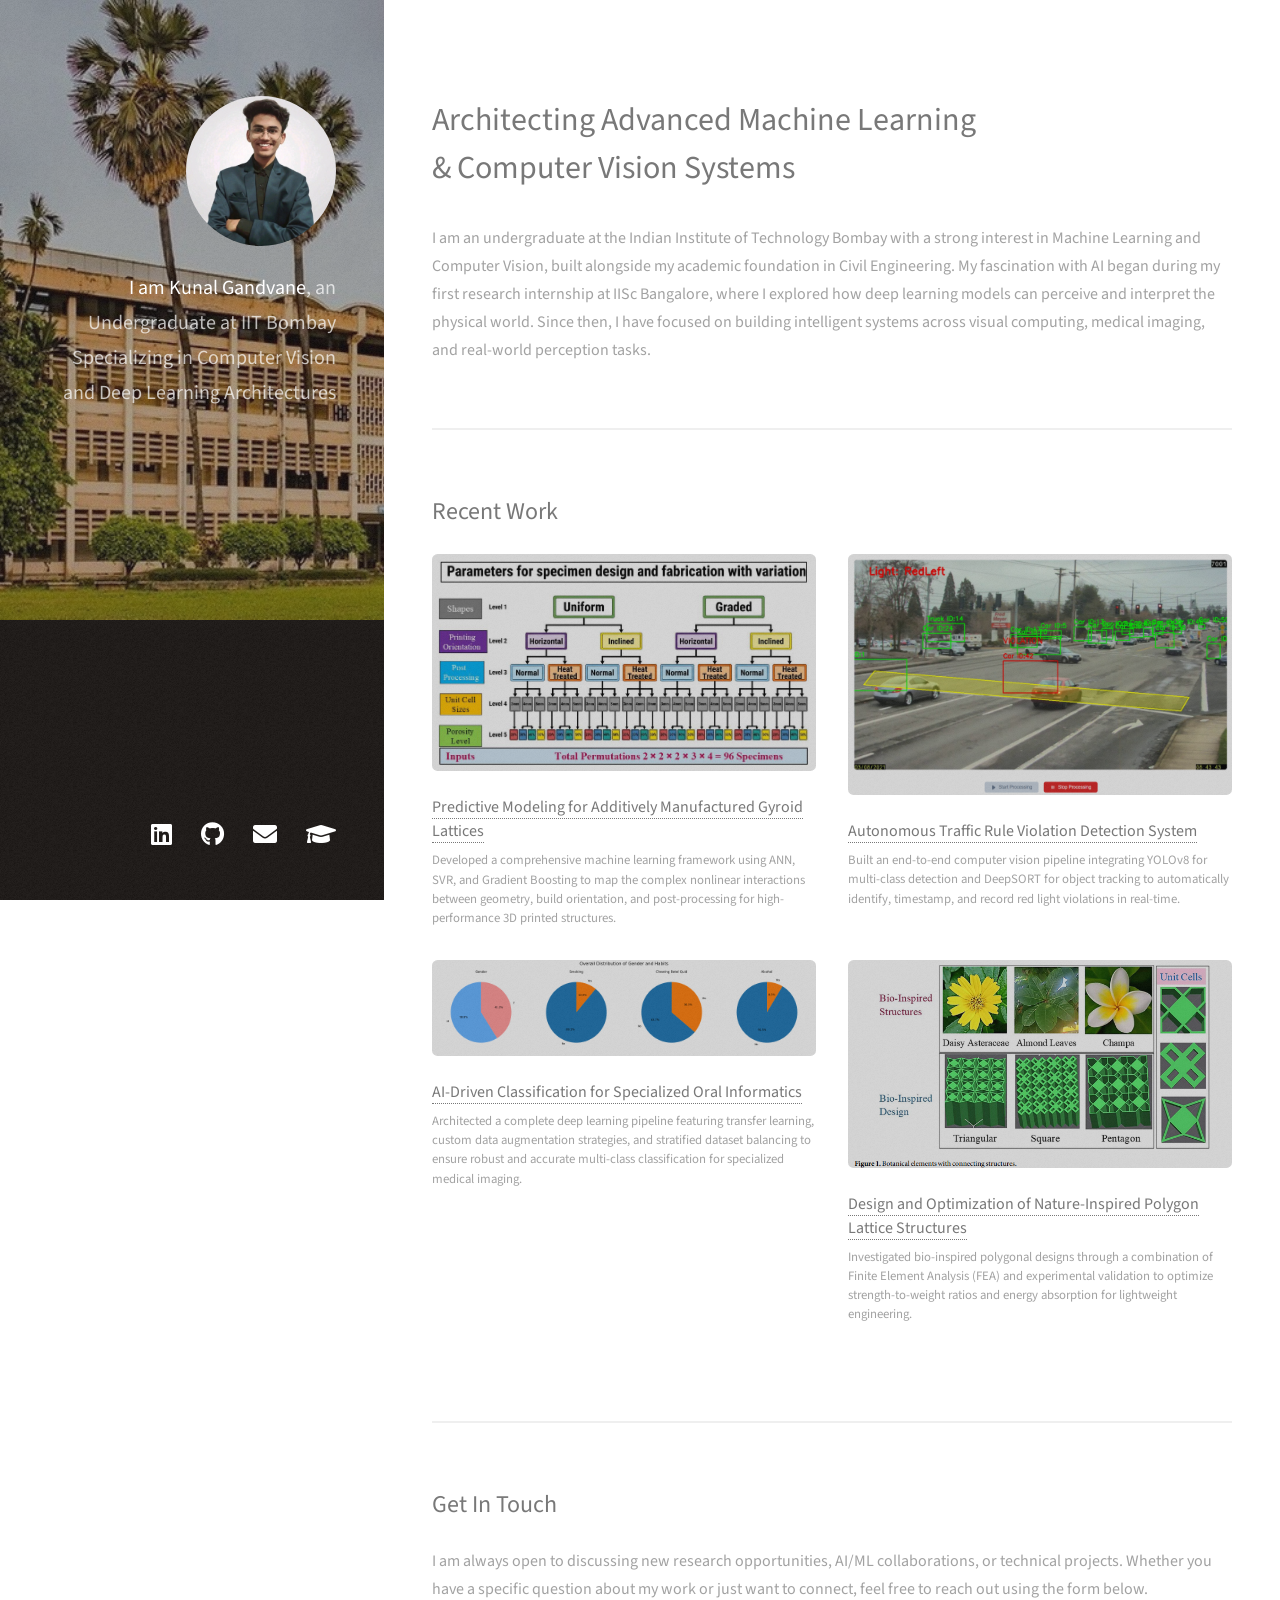
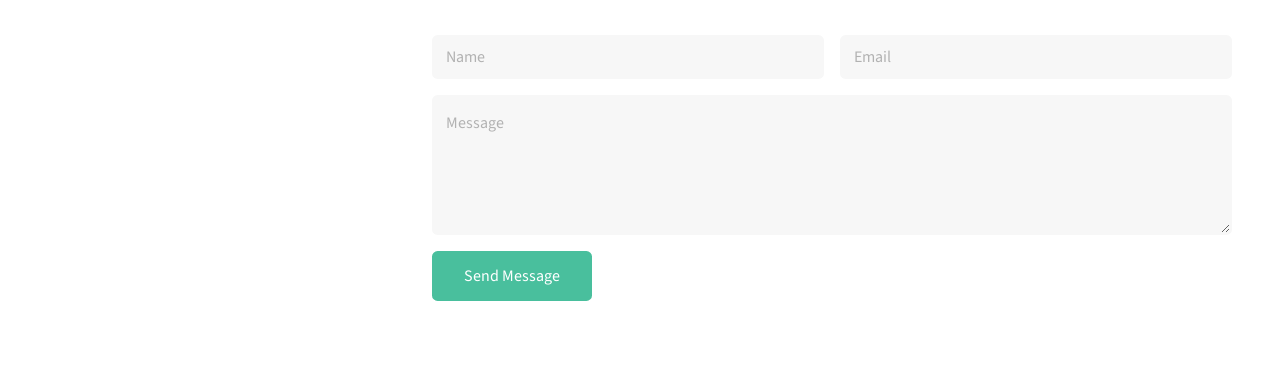
==== commit 2cb0e0ed: "Removed cite text on index" ====
--- a/index.html
+++ b/index.html
@@ -42,13 +42,13 @@
 							<article class="col-6 col-12-xsmall work-item">
 								<a href="images/fulls/winter.png" class="image fit thumb"><img src="images/thumbs/winter.png" alt="Gyroid Lattice Research" /></a>
 								<h3><a href="gyroid-project.html">Predictive Modeling for Additively Manufactured Gyroid Lattices</a></h3>
-								<p>Developed a comprehensive machine learning framework using ANN, SVR, and Gradient Boosting to map the complex nonlinear interactions between geometry, build orientation, and post-processing for high-performance 3D printed structures[cite: 52, 53, 54].</p>
+								<p>Developed a comprehensive machine learning framework using ANN, SVR, and Gradient Boosting to map the complex nonlinear interactions between geometry, build orientation, and post-processing for high-performance 3D printed structures.</p>
 							</article>
 
 							<article class="col-6 col-12-xsmall work-item">
 								<a href="images/fulls/red light.png" class="image fit thumb"><img src="images/thumbs/red light.png" alt="	 Violation Detection" /></a>
 								<h3><a href="traffic-project.html">Autonomous Traffic Rule Violation Detection System</a></h3>
-								<p>Built an end-to-end computer vision pipeline integrating YOLOv8 for multi-class detection and DeepSORT for object tracking to automatically identify, timestamp, and record red light violations in real-time[cite: 601].</p>
+								<p>Built an end-to-end computer vision pipeline integrating YOLOv8 for multi-class detection and DeepSORT for object tracking to automatically identify, timestamp, and record red light violations in real-time.</p>
 							</article>
 
 							<article class="col-6 col-12-xsmall work-item">
@@ -434,4 +434,4 @@
 			<script src="assets/js/main.js"></script>
 
 	</body>
-</html>+</html>
